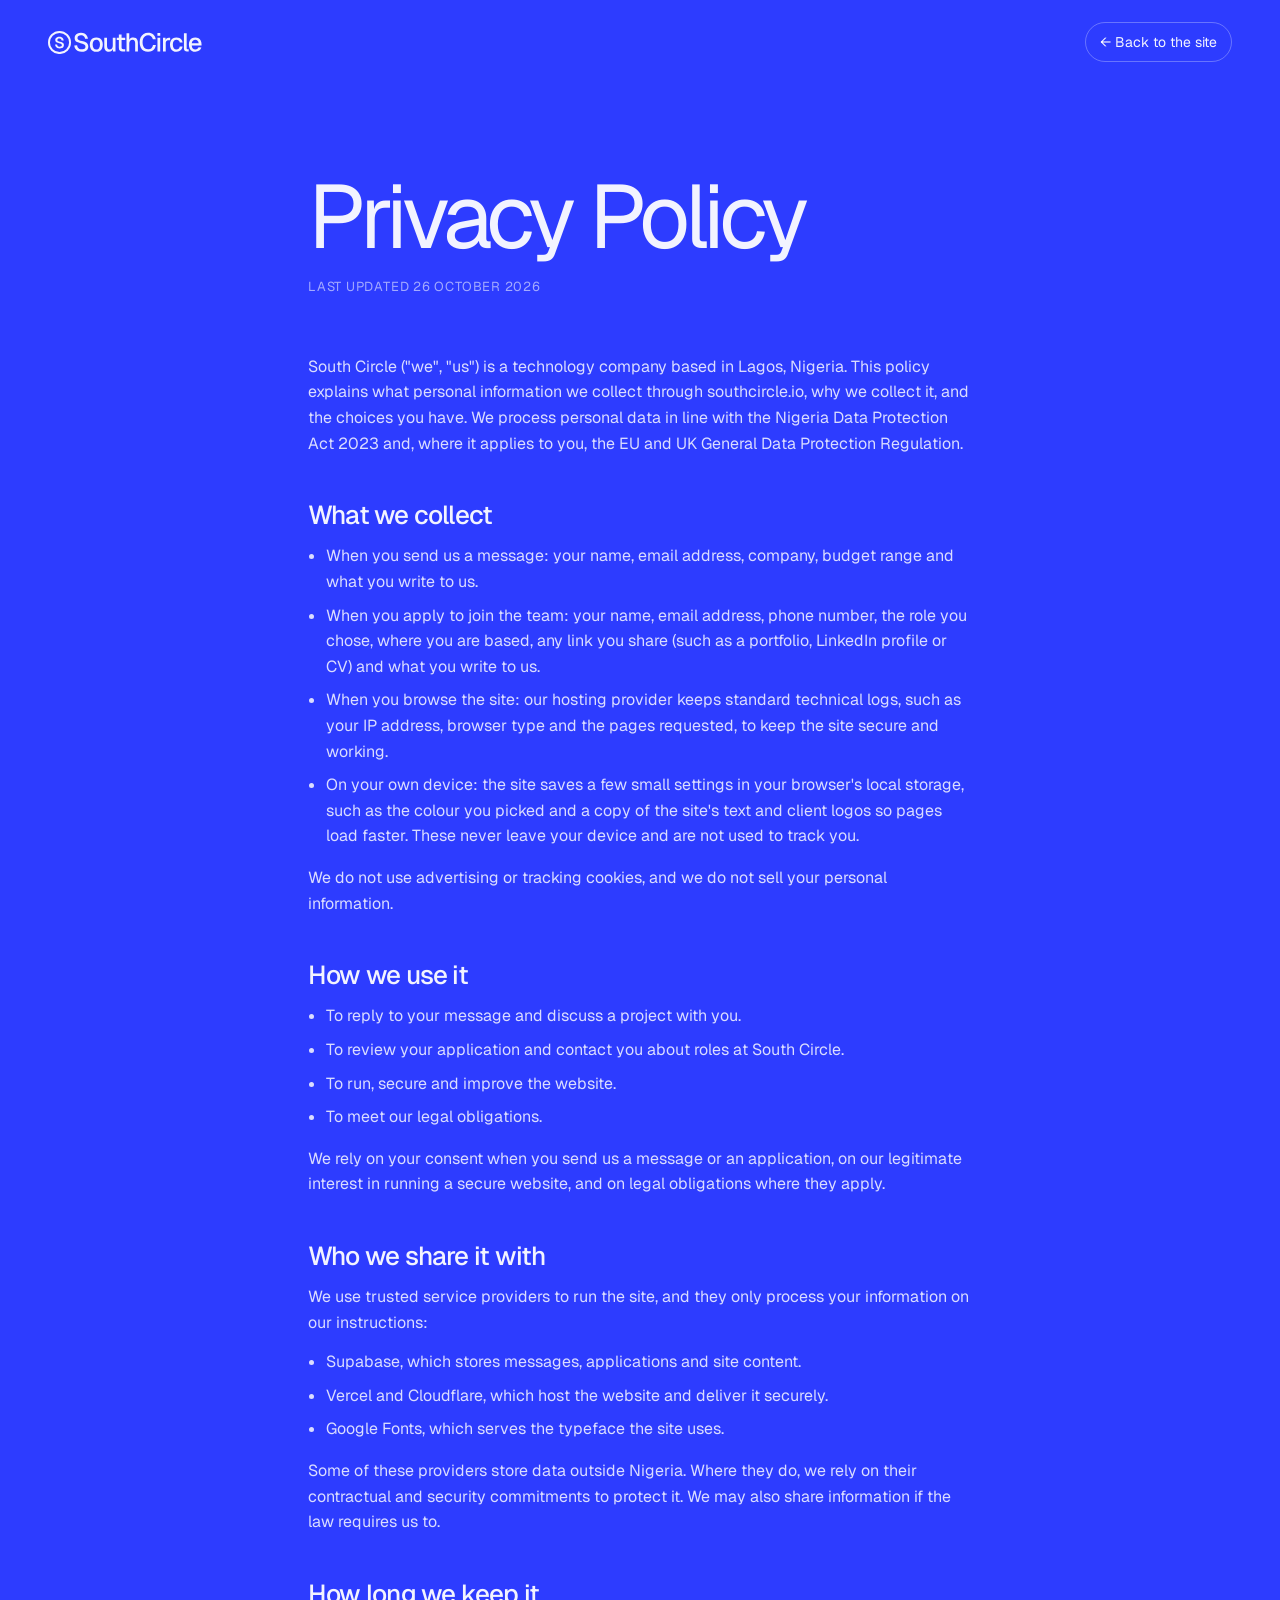
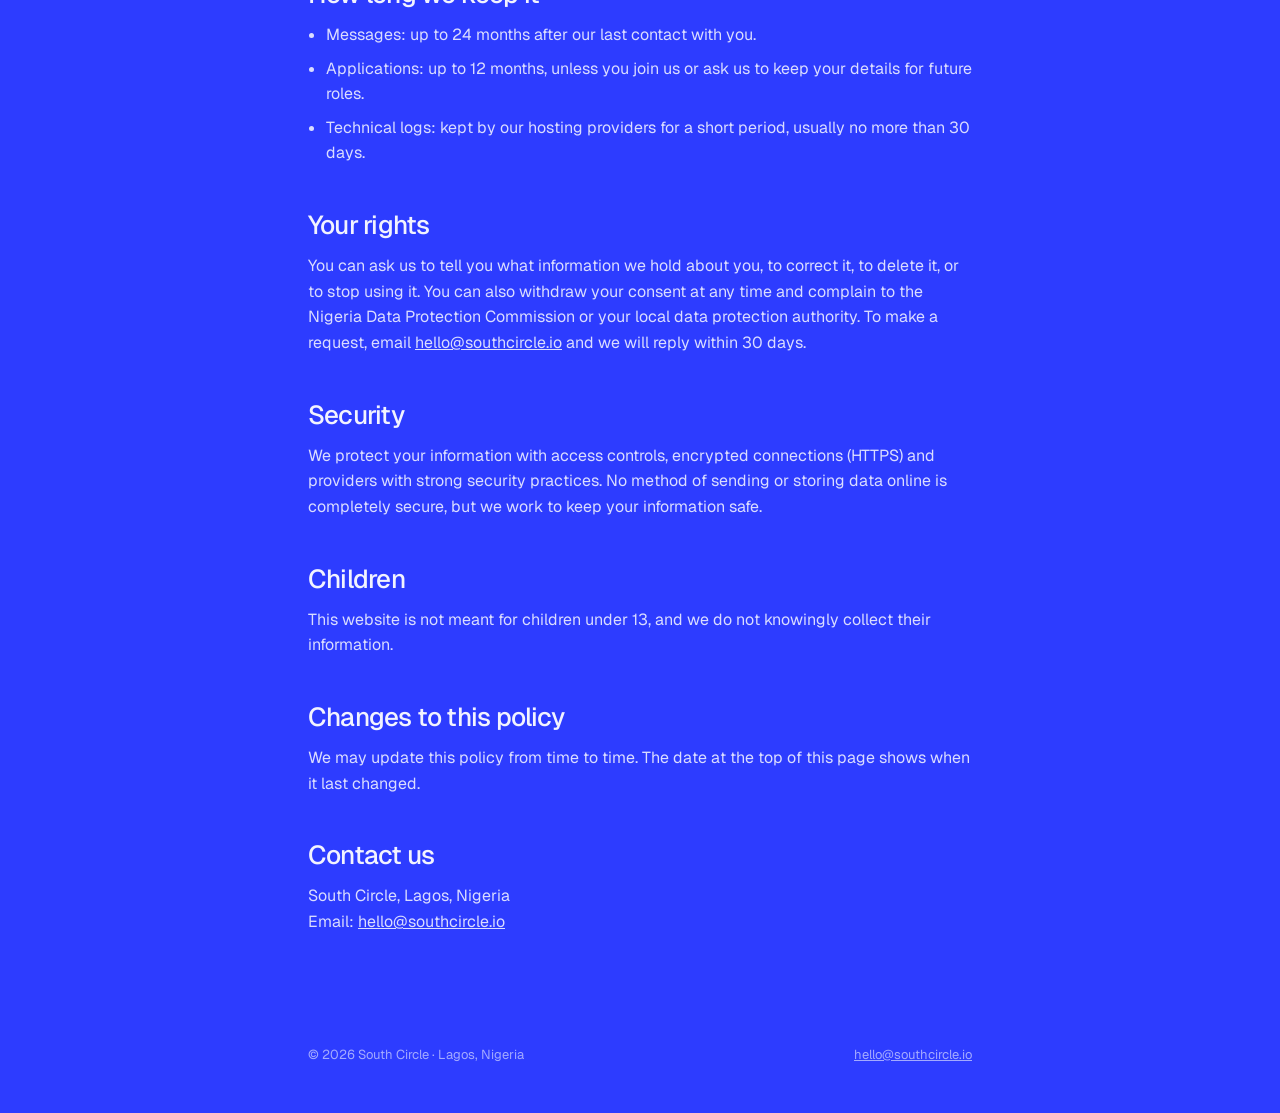
==== privacy.html @ 807b39bd "South Circle website, as live on southcircle.io Co-Authored-By: Claude Opus 5.5 <noreply@anthropic.c" ====
<!doctype html>
<html lang="en">
<head>
<meta charset="utf-8">
<meta name="viewport" content="width=device-width, initial-scale=1">
<title>Privacy Policy | South Circle</title>
<meta name="description" content="How South Circle collects, uses and protects personal information on southcircle.io: messages, job applications, your rights and how to contact us.">
<meta name="robots" content="index, follow">
<meta property="og:type" content="website">
<meta property="og:site_name" content="South Circle">
<meta property="og:title" content="Privacy Policy | South Circle">
<meta property="og:url" content="https://southcircle.io/privacy">
<meta property="og:image" content="https://southcircle.io/og.png?v=2">
<link rel="icon" href="/favicon.svg?v=4" type="image/svg+xml">
<link rel="apple-touch-icon" href="/apple-touch-icon.png?v=2">
<link rel="preconnect" href="https://fonts.googleapis.com">
<link rel="preconnect" href="https://fonts.gstatic.com" crossorigin>
<link href="https://fonts.googleapis.com/css2?family=Geist:wght@300..800&display=swap" rel="stylesheet">
<script>/* the same colour the visitor picked on the main site */
(function(){var d=document.documentElement,T={light:["#f3f1ec","#0b0b0b"],dark:["#0d0d0d","#f3f1ec"],orange:["#ff4a12","#1a0800"],green:["#1ea866","#04170d"],blue:["#2d3cff","#f2f3ff"],lime:["#57ff1a","#0a1f03"]};
try{var t=localStorage.getItem("sc-theme")||"blue",p,i;if(t=="custom"){var c=JSON.parse(localStorage.getItem("sc-custom"));p=c.v["--paper"];i=c.v["--ink"]}else{t=T[t]?t:"blue";p=T[t][0];i=T[t][1]}d.style.setProperty("--paper",p);d.style.setProperty("--ink",i)}catch(e){}})();</script>
<style>
:root{--paper:#2d3cff;--ink:#f2f3ff;--font:"Geist",ui-sans-serif,system-ui,-apple-system,"Segoe UI",sans-serif}
*{box-sizing:border-box;margin:0;padding:0}
body{font-family:var(--font);font-size:16px;line-height:1.6;background:var(--paper);color:var(--ink);-webkit-font-smoothing:antialiased}
a{color:inherit}
.top{display:flex;align-items:center;justify-content:space-between;gap:16px;padding:22px clamp(16px,4vw,48px)}
.top a.home{display:block;color:inherit}
.logo{height:clamp(20px,1.8vw,26px);width:auto;display:block}
.back{font-size:14px;text-decoration:none;border:1px solid color-mix(in srgb,var(--ink) 30%,transparent);border-radius:99px;padding:8px 14px;transition:background .2s,color .2s}
.back:hover{background:var(--ink);color:var(--paper)}
main{max-width:760px;margin:0 auto;padding:clamp(32px,7vw,96px) clamp(16px,4vw,48px) 96px}
h1{font-weight:400;font-size:clamp(44px,7vw,92px);letter-spacing:-.055em;line-height:.95}
.date{margin-top:18px;font-size:13px;letter-spacing:.06em;text-transform:uppercase;opacity:.6}
.body{margin-top:clamp(32px,5vw,56px)}
.body h2{font-weight:500;font-size:clamp(20px,2.2vw,26px);letter-spacing:-.03em;line-height:1.2;margin:44px 0 12px}
.body p{margin:0 0 14px;opacity:.88}
.body ul{margin:0 0 16px;padding-left:1.1em}
.body li{margin:0 0 8px;opacity:.88}
.body li::marker{opacity:.5}
footer{max-width:760px;margin:0 auto;padding:0 clamp(16px,4vw,48px) 48px;font-size:13px;opacity:.6;display:flex;gap:16px;flex-wrap:wrap;justify-content:space-between}
</style>
</head>
<body>
<header class="top"><a class="home" href="/" aria-label="South Circle home"><svg class="logo" role="img" aria-label="South Circle" viewBox="0 0 954 143" fill="none" xmlns="http://www.w3.org/2000/svg"><path d="M209.08 129.56C200.013 129.56 192.12 127.907 185.4 124.6C178.787 121.293 173.56 116.707 169.72 110.84C165.88 104.973 163.64 98.1468 163 90.3601L180.76 89.2401C181.507 94.5734 183.053 99.107 185.4 102.84C187.747 106.467 190.893 109.24 194.84 111.16C198.893 112.973 203.747 113.88 209.4 113.88C214.307 113.88 218.467 113.293 221.88 112.12C225.4 110.84 228.067 108.973 229.88 106.52C231.693 104.067 232.6 101.08 232.6 97.5601C232.6 94.3601 231.8 91.5334 230.2 89.0801C228.707 86.5201 225.773 84.2268 221.4 82.2001C217.133 80.0668 210.84 77.9868 202.52 75.9601C193.453 73.7201 186.2 71.2668 180.76 68.6001C175.32 65.9334 171.373 62.6268 168.92 58.6801C166.573 54.6268 165.4 49.6668 165.4 43.8001C165.4 37.2934 166.947 31.5868 170.04 26.6801C173.24 21.6668 177.773 17.7734 183.64 15.0001C189.507 12.2268 196.547 10.8401 204.76 10.8401C213.4 10.8401 220.76 12.4401 226.84 15.6401C233.027 18.8401 237.88 23.2134 241.4 28.7601C245.027 34.3068 247.267 40.6534 248.12 47.8001L230.36 48.7601C229.827 44.3868 228.493 40.5468 226.36 37.2401C224.227 33.8267 221.347 31.2134 217.72 29.4001C214.093 27.4801 209.667 26.5201 204.44 26.5201C197.827 26.5201 192.6 28.0668 188.76 31.1601C185.027 34.1467 183.16 38.1467 183.16 43.1601C183.16 46.3601 183.907 49.0801 185.4 51.3201C187 53.4534 189.773 55.3201 193.72 56.9201C197.773 58.5201 203.48 60.2268 210.84 62.0401C220.653 64.2801 228.44 67.0534 234.2 70.3601C240.067 73.5601 244.227 77.3468 246.68 81.7201C249.133 86.0934 250.36 91.0534 250.36 96.6001C250.36 103.32 248.6 109.187 245.08 114.2C241.667 119.107 236.867 122.893 230.68 125.56C224.493 128.227 217.293 129.56 209.08 129.56Z" fill="currentColor"/><path d="M299.962 128.92C291.856 128.92 284.763 127.107 278.683 123.48C272.603 119.853 267.909 114.68 264.603 107.96C261.296 101.24 259.643 93.4002 259.643 84.4402C259.643 75.3735 261.296 67.5335 264.603 60.9202C267.909 54.3069 272.603 49.1869 278.683 45.5602C284.763 41.8269 291.856 39.9602 299.962 39.9602C308.069 39.9602 315.163 41.8269 321.243 45.5602C327.323 49.1869 332.016 54.3069 335.323 60.9202C338.629 67.5335 340.283 75.3735 340.283 84.4402C340.283 93.4002 338.629 101.24 335.323 107.96C332.016 114.68 327.323 119.853 321.243 123.48C315.163 127.107 308.069 128.92 299.962 128.92ZM299.962 114.2C307.216 114.2 312.816 111.587 316.762 106.36C320.709 101.027 322.683 93.7202 322.683 84.4402C322.683 75.1602 320.709 67.9069 316.762 62.6802C312.816 57.3469 307.216 54.6802 299.962 54.6802C292.816 54.6802 287.216 57.3469 283.162 62.6802C279.216 67.9069 277.243 75.1602 277.243 84.4402C277.243 93.7202 279.216 101.027 283.162 106.36C287.216 111.587 292.816 114.2 299.962 114.2Z" fill="currentColor"/><path d="M377.423 128.92C368.889 128.92 362.062 126.093 356.943 120.44C351.929 114.68 349.423 106.733 349.423 96.6001V41.8801H366.383V92.2801C366.383 99.96 367.716 105.613 370.383 109.24C373.049 112.867 377.102 114.68 382.542 114.68C388.729 114.68 393.529 112.707 396.943 108.76C400.463 104.707 402.223 99.053 402.223 91.8001V41.8801H419.182V127H403.342L403.023 104.76L405.423 105.72C403.929 113.187 400.783 118.947 395.982 123C391.182 126.947 384.996 128.92 377.423 128.92Z" fill="currentColor"/><path d="M463.594 127C455.487 127 449.514 125.133 445.674 121.4C441.834 117.667 439.914 111.853 439.914 103.96V21.8801H456.874V102.68C456.874 106.627 457.727 109.347 459.434 110.84C461.14 112.333 463.754 113.08 467.274 113.08H479.434V127H463.594ZM426.954 55.8001V41.8801H479.434V55.8001H426.954Z" fill="currentColor"/><path d="M487.641 127V13.4001H504.601V61.0801L502.521 60.7601C503.481 55.9601 505.241 52.0668 507.801 49.0801C510.361 45.9868 513.508 43.6934 517.241 42.2001C520.975 40.7068 525.081 39.9601 529.561 39.9601C535.748 39.9601 540.975 41.3468 545.241 44.1201C549.508 46.7868 552.708 50.5734 554.841 55.4801C557.081 60.3868 558.201 65.9868 558.201 72.2801V127H541.241V76.7601C541.241 69.0801 539.908 63.4268 537.241 59.8001C534.681 56.0668 530.628 54.2001 525.081 54.2001C518.895 54.2001 513.935 56.1734 510.201 60.1201C506.468 63.9601 504.601 69.6134 504.601 77.0801V127H487.641Z" fill="currentColor"/><path d="M621.052 129.56C610.812 129.56 601.799 127.213 594.013 122.52C586.226 117.72 580.146 110.893 575.772 102.04C571.399 93.1868 569.212 82.6268 569.212 70.3601C569.212 58.2001 571.346 47.6934 575.612 38.8401C579.986 29.8801 586.066 23.0001 593.853 18.2001C601.639 13.2934 610.759 10.8401 621.212 10.8401C635.293 10.8401 646.226 14.3601 654.013 21.4001C661.799 28.4401 666.866 38.2001 669.212 50.6801L651.133 51.6401C649.639 43.8534 646.439 37.7734 641.533 33.4001C636.626 28.9201 629.853 26.6801 621.212 26.6801C614.279 26.6801 608.253 28.4401 603.133 31.9601C598.119 35.4801 594.173 40.4934 591.293 47.0001C588.519 53.5068 587.133 61.2934 587.133 70.3601C587.133 79.4268 588.519 87.2134 591.293 93.7201C594.173 100.227 598.173 105.187 603.293 108.6C608.413 112.013 614.332 113.72 621.052 113.72C630.226 113.72 637.319 111.32 642.333 106.52C647.453 101.613 650.652 94.8934 651.932 86.3601L670.013 87.3201C668.626 95.9601 665.853 103.427 661.693 109.72C657.533 116.013 652.039 120.92 645.212 124.44C638.386 127.853 630.332 129.56 621.052 129.56Z" fill="currentColor"/><path d="M679.766 127V41.8801H696.726V127H679.766ZM679.446 29.5601V12.6001H697.046V29.5601H679.446Z" fill="currentColor"/><path d="M714.11 127V41.8801H729.63L730.27 64.4401L728.83 63.9601C730.003 56.2801 732.35 50.6801 735.87 47.1601C739.497 43.6401 744.35 41.8801 750.43 41.8801H758.59V57.0801H750.43C746.163 57.0801 742.59 57.7734 739.71 59.1601C736.83 60.5468 734.643 62.6801 733.15 65.5601C731.763 68.4401 731.07 72.1734 731.07 76.7601V127H714.11Z" fill="currentColor"/><path d="M797.713 128.92C789.606 128.92 782.513 127.107 776.432 123.48C770.352 119.853 765.659 114.68 762.352 107.96C759.046 101.24 757.393 93.4002 757.393 84.4402C757.393 75.4802 759.046 67.6935 762.352 61.0802C765.659 54.3602 770.352 49.1869 776.432 45.5602C782.513 41.8269 789.606 39.9602 797.713 39.9602C804.646 39.9602 810.779 41.1869 816.112 43.6402C821.552 45.9869 825.926 49.4535 829.232 54.0402C832.646 58.6269 834.832 64.2269 835.792 70.8402L818.033 71.8002C817.179 66.2535 814.939 62.0402 811.312 59.1602C807.686 56.1735 803.153 54.6802 797.713 54.6802C790.566 54.6802 784.966 57.3469 780.912 62.6802C776.966 67.9069 774.992 75.1602 774.992 84.4402C774.992 93.7202 776.966 101.027 780.912 106.36C784.966 111.587 790.566 114.2 797.713 114.2C803.153 114.2 807.686 112.707 811.312 109.72C814.939 106.627 817.179 101.987 818.033 95.8002L835.792 96.7602C834.832 103.267 832.646 108.92 829.232 113.72C825.926 118.52 821.552 122.253 816.112 124.92C810.779 127.587 804.646 128.92 797.713 128.92Z" fill="currentColor"/><path d="M862.607 127C857.061 127 852.581 125.56 849.167 122.68C845.754 119.8 844.047 115.213 844.047 108.92V13.4001H861.008V107.32C861.008 109.24 861.487 110.68 862.448 111.64C863.514 112.6 865.008 113.08 866.927 113.08H873.648V127H862.607Z" fill="currentColor"/><path d="M915.15 128.92C906.83 128.92 899.63 127.107 893.55 123.48C887.577 119.853 882.937 114.68 879.63 107.96C876.43 101.24 874.83 93.4002 874.83 84.4402C874.83 75.4802 876.43 67.6935 879.63 61.0802C882.937 54.3602 887.577 49.1869 893.55 45.5602C899.523 41.8269 906.563 39.9602 914.67 39.9602C922.35 39.9602 929.123 41.7735 934.99 45.4002C940.857 48.9202 945.39 54.0402 948.59 60.7602C951.897 67.4802 953.55 75.5869 953.55 85.0802V89.4002H892.43C892.857 97.7202 895.043 103.96 898.99 108.12C903.043 112.28 908.483 114.36 915.31 114.36C920.323 114.36 924.483 113.187 927.79 110.84C931.097 108.493 933.39 105.347 934.67 101.4L952.27 102.52C950.03 110.413 945.603 116.813 938.99 121.72C932.483 126.52 924.537 128.92 915.15 128.92ZM892.43 76.6002H935.63C935.097 69.0269 932.91 63.4269 929.07 59.8002C925.337 56.1735 920.537 54.3602 914.67 54.3602C908.59 54.3602 903.577 56.2802 899.63 60.1202C895.79 63.8535 893.39 69.3468 892.43 76.6002Z" fill="currentColor"/><path d="M71.5 6C107.675 6 137 35.3253 137 71.5C137 107.675 107.675 137 71.5 137C35.3253 137 6 107.675 6 71.5C6 35.3253 35.3253 6 71.5 6Z" stroke-width="12" stroke="currentColor"/><path d="M72.6545 108.258C66.8935 108.258 61.9185 107.243 57.7285 105.214C53.5385 103.184 50.2325 100.369 47.8105 96.7687C45.4535 93.1026 44.0785 88.8474 43.6865 84.003L56.6486 83.2174C57.0406 86.2288 57.8925 88.7819 59.2015 90.8768C60.5765 92.9717 62.3765 94.5756 64.6025 95.6885C66.8935 96.7359 69.6425 97.2596 72.8505 97.2596C75.6005 97.2596 77.9245 96.9323 79.8225 96.2777C81.7865 95.5575 83.2595 94.5428 84.2415 93.2335C85.2895 91.8588 85.8126 90.1894 85.8126 88.2255C85.8126 86.4579 85.3876 84.8868 84.5366 83.512C83.6856 82.0718 82.0485 80.7952 79.6265 79.6823C77.2045 78.5039 73.6035 77.3583 68.8245 76.2454C63.0635 74.9361 58.4485 73.4631 54.9785 71.8265C51.5095 70.1244 48.9885 68.0295 47.4175 65.5419C45.8465 62.9887 45.0605 59.8137 45.0605 56.0167C45.0605 51.9579 46.0755 48.3901 48.1055 45.3132C50.1345 42.1709 53.0145 39.7487 56.7465 38.0466C60.4775 36.279 64.9625 35.3953 70.1995 35.3953C75.7635 35.3953 80.4775 36.41 84.3395 38.4394C88.2025 40.4033 91.2465 43.1201 93.4725 46.5898C95.6985 50.0594 97.0726 54.0528 97.5966 58.5699L84.7325 59.159C84.4055 56.6059 83.6195 54.3801 82.3755 52.4816C81.1975 50.5831 79.5606 49.1102 77.4666 48.0627C75.4366 46.9498 72.9485 46.3934 70.0035 46.3934C66.3365 46.3934 63.4235 47.2444 61.2635 48.9465C59.1685 50.5831 58.1215 52.7762 58.1215 55.5257C58.1215 57.4242 58.5465 58.9954 59.3975 60.2392C60.3145 61.483 61.9185 62.5632 64.2095 63.4797C66.5005 64.3308 69.7085 65.2473 73.8325 66.2293C80.0515 67.5386 84.9945 69.2079 88.6605 71.2373C92.3265 73.2667 94.9455 75.6235 96.5165 78.3075C98.0875 80.9916 98.8735 84.0685 98.8735 87.5381C98.8735 91.7933 97.7925 95.4921 95.6325 98.6344C93.4725 101.711 90.4286 104.101 86.5005 105.803C82.5725 107.439 77.9575 108.258 72.6545 108.258Z" fill="currentColor"/></svg></a><a class="back" href="/">← Back to the site</a></header>
<main>
  <h1>Privacy Policy</h1>
  <p class="date" id="date"></p>
  <div class="body" id="body"><noscript><p>Please turn on JavaScript to read this policy, or email hello@southcircle.io for a copy.</p></noscript></div>
</main>
<footer><span>© <span id="yr">2026</span> South Circle · Lagos, Nigeria</span><a href="mailto:hello@southcircle.io">hello@southcircle.io</a></footer>
<script src="/privacy.js"></script>
<script>
/* the policy text: the version saved in the admin if there is one, otherwise the standard one */
(function(){
  var SB_URL="https://yjunyikzjnvffpzkcduz.supabase.co",SB_KEY="sb_publishable_9vTENY-4Qajb5zaDcqI6FQ_QTrCmM5M";
  var esc=function(v){return String(v==null?"":v).replace(/[&<>"']/g,function(c){return{"&":"&amp;","<":"&lt;",">":"&gt;",'"':"&quot;","'":"&#39;"}[c]})};
  var link=function(t){return t.replace(/([\w.+-]+@[\w-]+\.[\w.-]+)/g,'<a href="mailto:$1">$1</a>').replace(/(https?:\/\/[^\s<]+)/g,'<a href="$1" rel="noopener">$1</a>')};
  function render(text,updated){
    var html=String(text||"").replace(/\r/g,"").split(/\n\s*\n/).map(function(block){
      var lines=block.split("\n").filter(function(l){return l.trim()}),out="",list=[],para=[];
      var flush=function(){if(list.length){out+="<ul>"+list.map(function(l){return"<li>"+link(esc(l))+"</li>"}).join("")+"</ul>";list=[]}if(para.length){out+="<p>"+para.map(function(l){return link(esc(l))}).join("<br>")+"</p>";para=[]}};
      lines.forEach(function(l){l=l.trim();if(/^##\s+/.test(l)){flush();out+="<h2>"+esc(l.replace(/^##\s+/,""))+"</h2>"}else if(/^[-•]\s+/.test(l)){if(para.length)flush();list.push(l.replace(/^[-•]\s+/,""))}else{if(list.length)flush();para.push(l)}});
      flush();return out}).join("");
    document.getElementById("body").innerHTML=html;
    var d=new Date((updated||window.SC_PRIVACY_UPDATED)+"T12:00:00");
    document.getElementById("date").textContent="Last updated "+d.toLocaleDateString("en-GB",{day:"numeric",month:"long",year:"numeric"});
  }
  document.getElementById("yr").textContent=new Date().getFullYear();
  render(window.SC_PRIVACY_DEFAULT,window.SC_PRIVACY_UPDATED);
  fetch(SB_URL+"/rest/v1/sc_settings?key=eq.privacy&select=value",{headers:{apikey:SB_KEY}}).then(function(r){return r.ok?r.json():[]}).then(function(rows){
    if(!rows[0])return;var v=JSON.parse(rows[0].value);if(v&&v.text&&v.text.trim())render(v.text,v.updated);
  }).catch(function(){});
})();
</script>
</body>
</html>
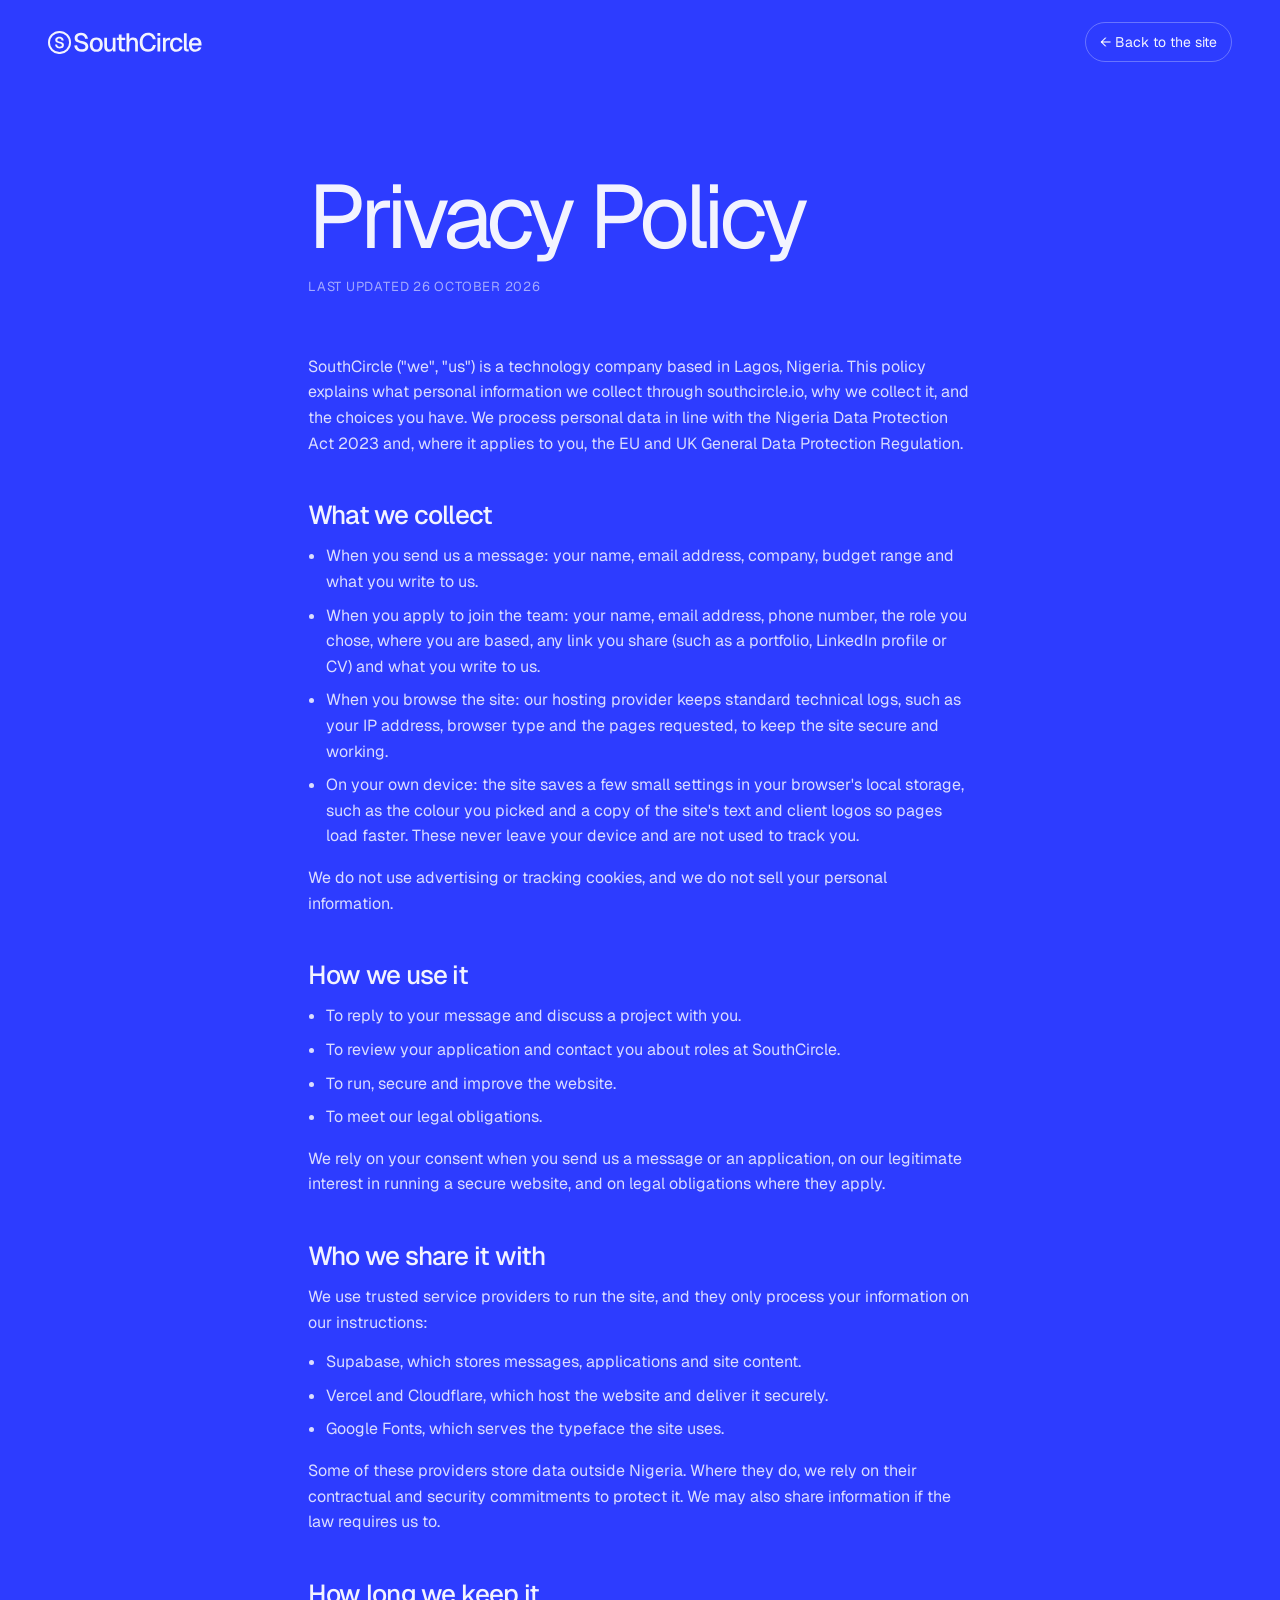
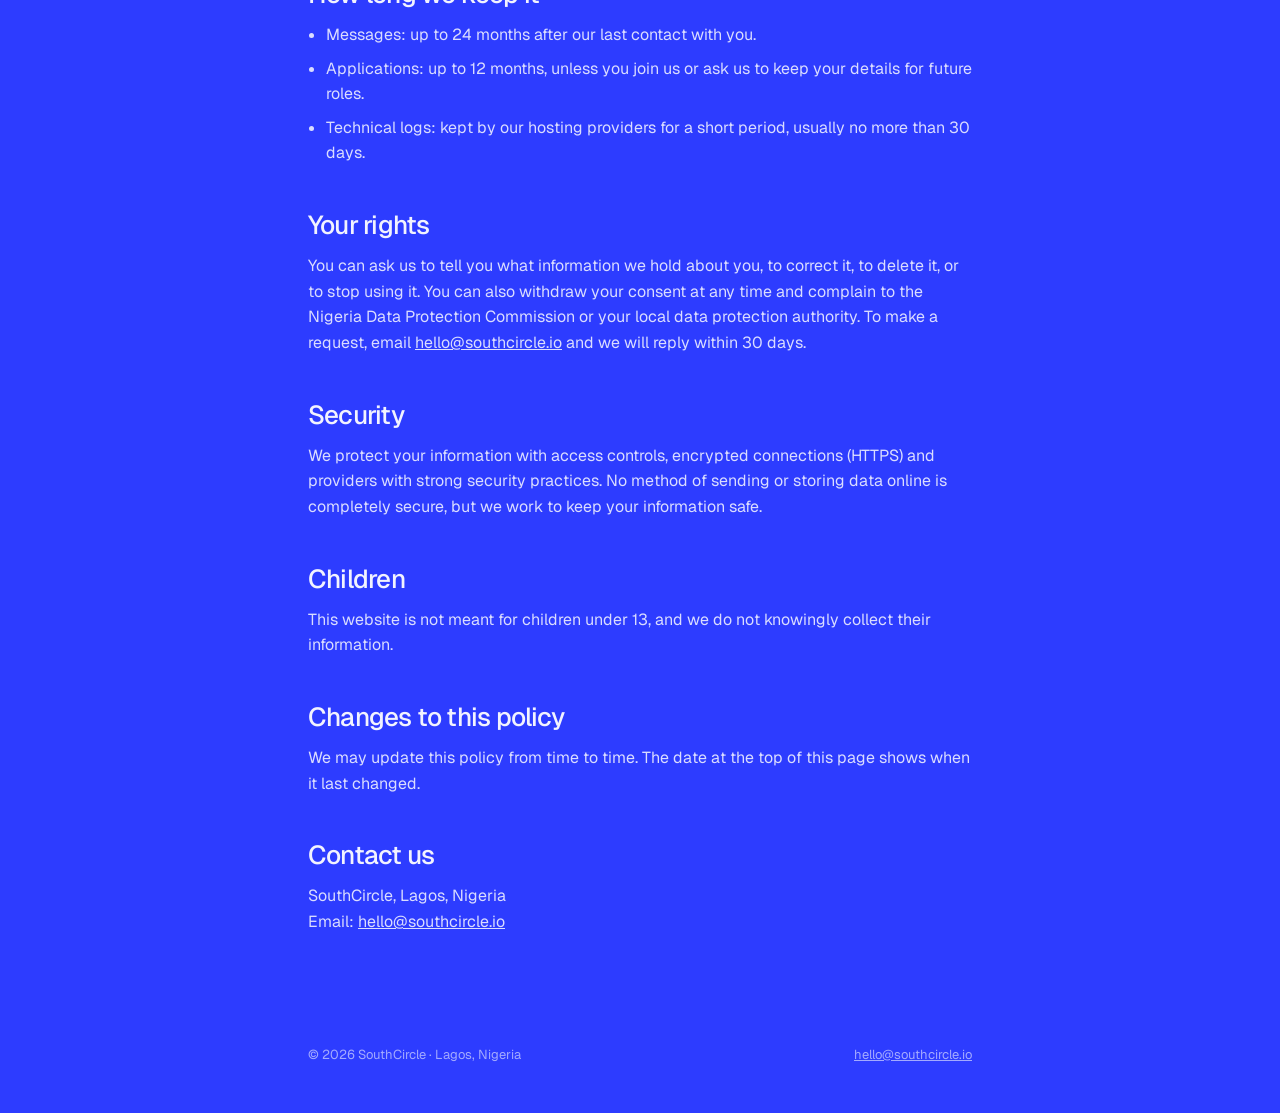
==== commit c2de67bf: "Use the name SouthCircle everywhere and add PNG/ICO icons for search results Co-Authored-By: Claude " ====
--- a/privacy.html
+++ b/privacy.html
@@ -3,15 +3,22 @@
 <head>
 <meta charset="utf-8">
 <meta name="viewport" content="width=device-width, initial-scale=1">
-<title>Privacy Policy | South Circle</title>
-<meta name="description" content="How South Circle collects, uses and protects personal information on southcircle.io: messages, job applications, your rights and how to contact us.">
+<title>Privacy Policy | SouthCircle</title>
+<meta name="description" content="How SouthCircle collects, uses and protects personal information on southcircle.io: messages, job applications, your rights and how to contact us.">
 <meta name="robots" content="index, follow">
 <meta property="og:type" content="website">
-<meta property="og:site_name" content="South Circle">
-<meta property="og:title" content="Privacy Policy | South Circle">
+<meta property="og:site_name" content="SouthCircle">
+<meta property="og:title" content="Privacy Policy | SouthCircle">
 <meta property="og:url" content="https://southcircle.io/privacy">
-<meta property="og:image" content="https://southcircle.io/og.png?v=2">
+<meta property="og:image" content="https://southcircle.io/og.jpg?v=3">
+<meta property="og:image:width" content="1200">
+<meta property="og:image:height" content="630">
+<meta name="twitter:card" content="summary_large_image">
+<link rel="icon" href="/favicon.ico" sizes="48x48">
 <link rel="icon" href="/favicon.svg?v=4" type="image/svg+xml">
+<link rel="icon" href="/icon-192.png" type="image/png" sizes="192x192">
+<meta name="application-name" content="SouthCircle">
+<meta name="apple-mobile-web-app-title" content="SouthCircle">
 <link rel="apple-touch-icon" href="/apple-touch-icon.png?v=2">
 <link rel="preconnect" href="https://fonts.googleapis.com">
 <link rel="preconnect" href="https://fonts.gstatic.com" crossorigin>
@@ -42,13 +49,13 @@
 </style>
 </head>
 <body>
-<header class="top"><a class="home" href="/" aria-label="South Circle home"><svg class="logo" role="img" aria-label="South Circle" viewBox="0 0 954 143" fill="none" xmlns="http://www.w3.org/2000/svg"><path d="M209.08 129.56C200.013 129.56 192.12 127.907 185.4 124.6C178.787 121.293 173.56 116.707 169.72 110.84C165.88 104.973 163.64 98.1468 163 90.3601L180.76 89.2401C181.507 94.5734 183.053 99.107 185.4 102.84C187.747 106.467 190.893 109.24 194.84 111.16C198.893 112.973 203.747 113.88 209.4 113.88C214.307 113.88 218.467 113.293 221.88 112.12C225.4 110.84 228.067 108.973 229.88 106.52C231.693 104.067 232.6 101.08 232.6 97.5601C232.6 94.3601 231.8 91.5334 230.2 89.0801C228.707 86.5201 225.773 84.2268 221.4 82.2001C217.133 80.0668 210.84 77.9868 202.52 75.9601C193.453 73.7201 186.2 71.2668 180.76 68.6001C175.32 65.9334 171.373 62.6268 168.92 58.6801C166.573 54.6268 165.4 49.6668 165.4 43.8001C165.4 37.2934 166.947 31.5868 170.04 26.6801C173.24 21.6668 177.773 17.7734 183.64 15.0001C189.507 12.2268 196.547 10.8401 204.76 10.8401C213.4 10.8401 220.76 12.4401 226.84 15.6401C233.027 18.8401 237.88 23.2134 241.4 28.7601C245.027 34.3068 247.267 40.6534 248.12 47.8001L230.36 48.7601C229.827 44.3868 228.493 40.5468 226.36 37.2401C224.227 33.8267 221.347 31.2134 217.72 29.4001C214.093 27.4801 209.667 26.5201 204.44 26.5201C197.827 26.5201 192.6 28.0668 188.76 31.1601C185.027 34.1467 183.16 38.1467 183.16 43.1601C183.16 46.3601 183.907 49.0801 185.4 51.3201C187 53.4534 189.773 55.3201 193.72 56.9201C197.773 58.5201 203.48 60.2268 210.84 62.0401C220.653 64.2801 228.44 67.0534 234.2 70.3601C240.067 73.5601 244.227 77.3468 246.68 81.7201C249.133 86.0934 250.36 91.0534 250.36 96.6001C250.36 103.32 248.6 109.187 245.08 114.2C241.667 119.107 236.867 122.893 230.68 125.56C224.493 128.227 217.293 129.56 209.08 129.56Z" fill="currentColor"/><path d="M299.962 128.92C291.856 128.92 284.763 127.107 278.683 123.48C272.603 119.853 267.909 114.68 264.603 107.96C261.296 101.24 259.643 93.4002 259.643 84.4402C259.643 75.3735 261.296 67.5335 264.603 60.9202C267.909 54.3069 272.603 49.1869 278.683 45.5602C284.763 41.8269 291.856 39.9602 299.962 39.9602C308.069 39.9602 315.163 41.8269 321.243 45.5602C327.323 49.1869 332.016 54.3069 335.323 60.9202C338.629 67.5335 340.283 75.3735 340.283 84.4402C340.283 93.4002 338.629 101.24 335.323 107.96C332.016 114.68 327.323 119.853 321.243 123.48C315.163 127.107 308.069 128.92 299.962 128.92ZM299.962 114.2C307.216 114.2 312.816 111.587 316.762 106.36C320.709 101.027 322.683 93.7202 322.683 84.4402C322.683 75.1602 320.709 67.9069 316.762 62.6802C312.816 57.3469 307.216 54.6802 299.962 54.6802C292.816 54.6802 287.216 57.3469 283.162 62.6802C279.216 67.9069 277.243 75.1602 277.243 84.4402C277.243 93.7202 279.216 101.027 283.162 106.36C287.216 111.587 292.816 114.2 299.962 114.2Z" fill="currentColor"/><path d="M377.423 128.92C368.889 128.92 362.062 126.093 356.943 120.44C351.929 114.68 349.423 106.733 349.423 96.6001V41.8801H366.383V92.2801C366.383 99.96 367.716 105.613 370.383 109.24C373.049 112.867 377.102 114.68 382.542 114.68C388.729 114.68 393.529 112.707 396.943 108.76C400.463 104.707 402.223 99.053 402.223 91.8001V41.8801H419.182V127H403.342L403.023 104.76L405.423 105.72C403.929 113.187 400.783 118.947 395.982 123C391.182 126.947 384.996 128.92 377.423 128.92Z" fill="currentColor"/><path d="M463.594 127C455.487 127 449.514 125.133 445.674 121.4C441.834 117.667 439.914 111.853 439.914 103.96V21.8801H456.874V102.68C456.874 106.627 457.727 109.347 459.434 110.84C461.14 112.333 463.754 113.08 467.274 113.08H479.434V127H463.594ZM426.954 55.8001V41.8801H479.434V55.8001H426.954Z" fill="currentColor"/><path d="M487.641 127V13.4001H504.601V61.0801L502.521 60.7601C503.481 55.9601 505.241 52.0668 507.801 49.0801C510.361 45.9868 513.508 43.6934 517.241 42.2001C520.975 40.7068 525.081 39.9601 529.561 39.9601C535.748 39.9601 540.975 41.3468 545.241 44.1201C549.508 46.7868 552.708 50.5734 554.841 55.4801C557.081 60.3868 558.201 65.9868 558.201 72.2801V127H541.241V76.7601C541.241 69.0801 539.908 63.4268 537.241 59.8001C534.681 56.0668 530.628 54.2001 525.081 54.2001C518.895 54.2001 513.935 56.1734 510.201 60.1201C506.468 63.9601 504.601 69.6134 504.601 77.0801V127H487.641Z" fill="currentColor"/><path d="M621.052 129.56C610.812 129.56 601.799 127.213 594.013 122.52C586.226 117.72 580.146 110.893 575.772 102.04C571.399 93.1868 569.212 82.6268 569.212 70.3601C569.212 58.2001 571.346 47.6934 575.612 38.8401C579.986 29.8801 586.066 23.0001 593.853 18.2001C601.639 13.2934 610.759 10.8401 621.212 10.8401C635.293 10.8401 646.226 14.3601 654.013 21.4001C661.799 28.4401 666.866 38.2001 669.212 50.6801L651.133 51.6401C649.639 43.8534 646.439 37.7734 641.533 33.4001C636.626 28.9201 629.853 26.6801 621.212 26.6801C614.279 26.6801 608.253 28.4401 603.133 31.9601C598.119 35.4801 594.173 40.4934 591.293 47.0001C588.519 53.5068 587.133 61.2934 587.133 70.3601C587.133 79.4268 588.519 87.2134 591.293 93.7201C594.173 100.227 598.173 105.187 603.293 108.6C608.413 112.013 614.332 113.72 621.052 113.72C630.226 113.72 637.319 111.32 642.333 106.52C647.453 101.613 650.652 94.8934 651.932 86.3601L670.013 87.3201C668.626 95.9601 665.853 103.427 661.693 109.72C657.533 116.013 652.039 120.92 645.212 124.44C638.386 127.853 630.332 129.56 621.052 129.56Z" fill="currentColor"/><path d="M679.766 127V41.8801H696.726V127H679.766ZM679.446 29.5601V12.6001H697.046V29.5601H679.446Z" fill="currentColor"/><path d="M714.11 127V41.8801H729.63L730.27 64.4401L728.83 63.9601C730.003 56.2801 732.35 50.6801 735.87 47.1601C739.497 43.6401 744.35 41.8801 750.43 41.8801H758.59V57.0801H750.43C746.163 57.0801 742.59 57.7734 739.71 59.1601C736.83 60.5468 734.643 62.6801 733.15 65.5601C731.763 68.4401 731.07 72.1734 731.07 76.7601V127H714.11Z" fill="currentColor"/><path d="M797.713 128.92C789.606 128.92 782.513 127.107 776.432 123.48C770.352 119.853 765.659 114.68 762.352 107.96C759.046 101.24 757.393 93.4002 757.393 84.4402C757.393 75.4802 759.046 67.6935 762.352 61.0802C765.659 54.3602 770.352 49.1869 776.432 45.5602C782.513 41.8269 789.606 39.9602 797.713 39.9602C804.646 39.9602 810.779 41.1869 816.112 43.6402C821.552 45.9869 825.926 49.4535 829.232 54.0402C832.646 58.6269 834.832 64.2269 835.792 70.8402L818.033 71.8002C817.179 66.2535 814.939 62.0402 811.312 59.1602C807.686 56.1735 803.153 54.6802 797.713 54.6802C790.566 54.6802 784.966 57.3469 780.912 62.6802C776.966 67.9069 774.992 75.1602 774.992 84.4402C774.992 93.7202 776.966 101.027 780.912 106.36C784.966 111.587 790.566 114.2 797.713 114.2C803.153 114.2 807.686 112.707 811.312 109.72C814.939 106.627 817.179 101.987 818.033 95.8002L835.792 96.7602C834.832 103.267 832.646 108.92 829.232 113.72C825.926 118.52 821.552 122.253 816.112 124.92C810.779 127.587 804.646 128.92 797.713 128.92Z" fill="currentColor"/><path d="M862.607 127C857.061 127 852.581 125.56 849.167 122.68C845.754 119.8 844.047 115.213 844.047 108.92V13.4001H861.008V107.32C861.008 109.24 861.487 110.68 862.448 111.64C863.514 112.6 865.008 113.08 866.927 113.08H873.648V127H862.607Z" fill="currentColor"/><path d="M915.15 128.92C906.83 128.92 899.63 127.107 893.55 123.48C887.577 119.853 882.937 114.68 879.63 107.96C876.43 101.24 874.83 93.4002 874.83 84.4402C874.83 75.4802 876.43 67.6935 879.63 61.0802C882.937 54.3602 887.577 49.1869 893.55 45.5602C899.523 41.8269 906.563 39.9602 914.67 39.9602C922.35 39.9602 929.123 41.7735 934.99 45.4002C940.857 48.9202 945.39 54.0402 948.59 60.7602C951.897 67.4802 953.55 75.5869 953.55 85.0802V89.4002H892.43C892.857 97.7202 895.043 103.96 898.99 108.12C903.043 112.28 908.483 114.36 915.31 114.36C920.323 114.36 924.483 113.187 927.79 110.84C931.097 108.493 933.39 105.347 934.67 101.4L952.27 102.52C950.03 110.413 945.603 116.813 938.99 121.72C932.483 126.52 924.537 128.92 915.15 128.92ZM892.43 76.6002H935.63C935.097 69.0269 932.91 63.4269 929.07 59.8002C925.337 56.1735 920.537 54.3602 914.67 54.3602C908.59 54.3602 903.577 56.2802 899.63 60.1202C895.79 63.8535 893.39 69.3468 892.43 76.6002Z" fill="currentColor"/><path d="M71.5 6C107.675 6 137 35.3253 137 71.5C137 107.675 107.675 137 71.5 137C35.3253 137 6 107.675 6 71.5C6 35.3253 35.3253 6 71.5 6Z" stroke-width="12" stroke="currentColor"/><path d="M72.6545 108.258C66.8935 108.258 61.9185 107.243 57.7285 105.214C53.5385 103.184 50.2325 100.369 47.8105 96.7687C45.4535 93.1026 44.0785 88.8474 43.6865 84.003L56.6486 83.2174C57.0406 86.2288 57.8925 88.7819 59.2015 90.8768C60.5765 92.9717 62.3765 94.5756 64.6025 95.6885C66.8935 96.7359 69.6425 97.2596 72.8505 97.2596C75.6005 97.2596 77.9245 96.9323 79.8225 96.2777C81.7865 95.5575 83.2595 94.5428 84.2415 93.2335C85.2895 91.8588 85.8126 90.1894 85.8126 88.2255C85.8126 86.4579 85.3876 84.8868 84.5366 83.512C83.6856 82.0718 82.0485 80.7952 79.6265 79.6823C77.2045 78.5039 73.6035 77.3583 68.8245 76.2454C63.0635 74.9361 58.4485 73.4631 54.9785 71.8265C51.5095 70.1244 48.9885 68.0295 47.4175 65.5419C45.8465 62.9887 45.0605 59.8137 45.0605 56.0167C45.0605 51.9579 46.0755 48.3901 48.1055 45.3132C50.1345 42.1709 53.0145 39.7487 56.7465 38.0466C60.4775 36.279 64.9625 35.3953 70.1995 35.3953C75.7635 35.3953 80.4775 36.41 84.3395 38.4394C88.2025 40.4033 91.2465 43.1201 93.4725 46.5898C95.6985 50.0594 97.0726 54.0528 97.5966 58.5699L84.7325 59.159C84.4055 56.6059 83.6195 54.3801 82.3755 52.4816C81.1975 50.5831 79.5606 49.1102 77.4666 48.0627C75.4366 46.9498 72.9485 46.3934 70.0035 46.3934C66.3365 46.3934 63.4235 47.2444 61.2635 48.9465C59.1685 50.5831 58.1215 52.7762 58.1215 55.5257C58.1215 57.4242 58.5465 58.9954 59.3975 60.2392C60.3145 61.483 61.9185 62.5632 64.2095 63.4797C66.5005 64.3308 69.7085 65.2473 73.8325 66.2293C80.0515 67.5386 84.9945 69.2079 88.6605 71.2373C92.3265 73.2667 94.9455 75.6235 96.5165 78.3075C98.0875 80.9916 98.8735 84.0685 98.8735 87.5381C98.8735 91.7933 97.7925 95.4921 95.6325 98.6344C93.4725 101.711 90.4286 104.101 86.5005 105.803C82.5725 107.439 77.9575 108.258 72.6545 108.258Z" fill="currentColor"/></svg></a><a class="back" href="/">← Back to the site</a></header>
+<header class="top"><a class="home" href="/" aria-label="SouthCircle home"><svg class="logo" role="img" aria-label="SouthCircle" viewBox="0 0 954 143" fill="none" xmlns="http://www.w3.org/2000/svg"><path d="M209.08 129.56C200.013 129.56 192.12 127.907 185.4 124.6C178.787 121.293 173.56 116.707 169.72 110.84C165.88 104.973 163.64 98.1468 163 90.3601L180.76 89.2401C181.507 94.5734 183.053 99.107 185.4 102.84C187.747 106.467 190.893 109.24 194.84 111.16C198.893 112.973 203.747 113.88 209.4 113.88C214.307 113.88 218.467 113.293 221.88 112.12C225.4 110.84 228.067 108.973 229.88 106.52C231.693 104.067 232.6 101.08 232.6 97.5601C232.6 94.3601 231.8 91.5334 230.2 89.0801C228.707 86.5201 225.773 84.2268 221.4 82.2001C217.133 80.0668 210.84 77.9868 202.52 75.9601C193.453 73.7201 186.2 71.2668 180.76 68.6001C175.32 65.9334 171.373 62.6268 168.92 58.6801C166.573 54.6268 165.4 49.6668 165.4 43.8001C165.4 37.2934 166.947 31.5868 170.04 26.6801C173.24 21.6668 177.773 17.7734 183.64 15.0001C189.507 12.2268 196.547 10.8401 204.76 10.8401C213.4 10.8401 220.76 12.4401 226.84 15.6401C233.027 18.8401 237.88 23.2134 241.4 28.7601C245.027 34.3068 247.267 40.6534 248.12 47.8001L230.36 48.7601C229.827 44.3868 228.493 40.5468 226.36 37.2401C224.227 33.8267 221.347 31.2134 217.72 29.4001C214.093 27.4801 209.667 26.5201 204.44 26.5201C197.827 26.5201 192.6 28.0668 188.76 31.1601C185.027 34.1467 183.16 38.1467 183.16 43.1601C183.16 46.3601 183.907 49.0801 185.4 51.3201C187 53.4534 189.773 55.3201 193.72 56.9201C197.773 58.5201 203.48 60.2268 210.84 62.0401C220.653 64.2801 228.44 67.0534 234.2 70.3601C240.067 73.5601 244.227 77.3468 246.68 81.7201C249.133 86.0934 250.36 91.0534 250.36 96.6001C250.36 103.32 248.6 109.187 245.08 114.2C241.667 119.107 236.867 122.893 230.68 125.56C224.493 128.227 217.293 129.56 209.08 129.56Z" fill="currentColor"/><path d="M299.962 128.92C291.856 128.92 284.763 127.107 278.683 123.48C272.603 119.853 267.909 114.68 264.603 107.96C261.296 101.24 259.643 93.4002 259.643 84.4402C259.643 75.3735 261.296 67.5335 264.603 60.9202C267.909 54.3069 272.603 49.1869 278.683 45.5602C284.763 41.8269 291.856 39.9602 299.962 39.9602C308.069 39.9602 315.163 41.8269 321.243 45.5602C327.323 49.1869 332.016 54.3069 335.323 60.9202C338.629 67.5335 340.283 75.3735 340.283 84.4402C340.283 93.4002 338.629 101.24 335.323 107.96C332.016 114.68 327.323 119.853 321.243 123.48C315.163 127.107 308.069 128.92 299.962 128.92ZM299.962 114.2C307.216 114.2 312.816 111.587 316.762 106.36C320.709 101.027 322.683 93.7202 322.683 84.4402C322.683 75.1602 320.709 67.9069 316.762 62.6802C312.816 57.3469 307.216 54.6802 299.962 54.6802C292.816 54.6802 287.216 57.3469 283.162 62.6802C279.216 67.9069 277.243 75.1602 277.243 84.4402C277.243 93.7202 279.216 101.027 283.162 106.36C287.216 111.587 292.816 114.2 299.962 114.2Z" fill="currentColor"/><path d="M377.423 128.92C368.889 128.92 362.062 126.093 356.943 120.44C351.929 114.68 349.423 106.733 349.423 96.6001V41.8801H366.383V92.2801C366.383 99.96 367.716 105.613 370.383 109.24C373.049 112.867 377.102 114.68 382.542 114.68C388.729 114.68 393.529 112.707 396.943 108.76C400.463 104.707 402.223 99.053 402.223 91.8001V41.8801H419.182V127H403.342L403.023 104.76L405.423 105.72C403.929 113.187 400.783 118.947 395.982 123C391.182 126.947 384.996 128.92 377.423 128.92Z" fill="currentColor"/><path d="M463.594 127C455.487 127 449.514 125.133 445.674 121.4C441.834 117.667 439.914 111.853 439.914 103.96V21.8801H456.874V102.68C456.874 106.627 457.727 109.347 459.434 110.84C461.14 112.333 463.754 113.08 467.274 113.08H479.434V127H463.594ZM426.954 55.8001V41.8801H479.434V55.8001H426.954Z" fill="currentColor"/><path d="M487.641 127V13.4001H504.601V61.0801L502.521 60.7601C503.481 55.9601 505.241 52.0668 507.801 49.0801C510.361 45.9868 513.508 43.6934 517.241 42.2001C520.975 40.7068 525.081 39.9601 529.561 39.9601C535.748 39.9601 540.975 41.3468 545.241 44.1201C549.508 46.7868 552.708 50.5734 554.841 55.4801C557.081 60.3868 558.201 65.9868 558.201 72.2801V127H541.241V76.7601C541.241 69.0801 539.908 63.4268 537.241 59.8001C534.681 56.0668 530.628 54.2001 525.081 54.2001C518.895 54.2001 513.935 56.1734 510.201 60.1201C506.468 63.9601 504.601 69.6134 504.601 77.0801V127H487.641Z" fill="currentColor"/><path d="M621.052 129.56C610.812 129.56 601.799 127.213 594.013 122.52C586.226 117.72 580.146 110.893 575.772 102.04C571.399 93.1868 569.212 82.6268 569.212 70.3601C569.212 58.2001 571.346 47.6934 575.612 38.8401C579.986 29.8801 586.066 23.0001 593.853 18.2001C601.639 13.2934 610.759 10.8401 621.212 10.8401C635.293 10.8401 646.226 14.3601 654.013 21.4001C661.799 28.4401 666.866 38.2001 669.212 50.6801L651.133 51.6401C649.639 43.8534 646.439 37.7734 641.533 33.4001C636.626 28.9201 629.853 26.6801 621.212 26.6801C614.279 26.6801 608.253 28.4401 603.133 31.9601C598.119 35.4801 594.173 40.4934 591.293 47.0001C588.519 53.5068 587.133 61.2934 587.133 70.3601C587.133 79.4268 588.519 87.2134 591.293 93.7201C594.173 100.227 598.173 105.187 603.293 108.6C608.413 112.013 614.332 113.72 621.052 113.72C630.226 113.72 637.319 111.32 642.333 106.52C647.453 101.613 650.652 94.8934 651.932 86.3601L670.013 87.3201C668.626 95.9601 665.853 103.427 661.693 109.72C657.533 116.013 652.039 120.92 645.212 124.44C638.386 127.853 630.332 129.56 621.052 129.56Z" fill="currentColor"/><path d="M679.766 127V41.8801H696.726V127H679.766ZM679.446 29.5601V12.6001H697.046V29.5601H679.446Z" fill="currentColor"/><path d="M714.11 127V41.8801H729.63L730.27 64.4401L728.83 63.9601C730.003 56.2801 732.35 50.6801 735.87 47.1601C739.497 43.6401 744.35 41.8801 750.43 41.8801H758.59V57.0801H750.43C746.163 57.0801 742.59 57.7734 739.71 59.1601C736.83 60.5468 734.643 62.6801 733.15 65.5601C731.763 68.4401 731.07 72.1734 731.07 76.7601V127H714.11Z" fill="currentColor"/><path d="M797.713 128.92C789.606 128.92 782.513 127.107 776.432 123.48C770.352 119.853 765.659 114.68 762.352 107.96C759.046 101.24 757.393 93.4002 757.393 84.4402C757.393 75.4802 759.046 67.6935 762.352 61.0802C765.659 54.3602 770.352 49.1869 776.432 45.5602C782.513 41.8269 789.606 39.9602 797.713 39.9602C804.646 39.9602 810.779 41.1869 816.112 43.6402C821.552 45.9869 825.926 49.4535 829.232 54.0402C832.646 58.6269 834.832 64.2269 835.792 70.8402L818.033 71.8002C817.179 66.2535 814.939 62.0402 811.312 59.1602C807.686 56.1735 803.153 54.6802 797.713 54.6802C790.566 54.6802 784.966 57.3469 780.912 62.6802C776.966 67.9069 774.992 75.1602 774.992 84.4402C774.992 93.7202 776.966 101.027 780.912 106.36C784.966 111.587 790.566 114.2 797.713 114.2C803.153 114.2 807.686 112.707 811.312 109.72C814.939 106.627 817.179 101.987 818.033 95.8002L835.792 96.7602C834.832 103.267 832.646 108.92 829.232 113.72C825.926 118.52 821.552 122.253 816.112 124.92C810.779 127.587 804.646 128.92 797.713 128.92Z" fill="currentColor"/><path d="M862.607 127C857.061 127 852.581 125.56 849.167 122.68C845.754 119.8 844.047 115.213 844.047 108.92V13.4001H861.008V107.32C861.008 109.24 861.487 110.68 862.448 111.64C863.514 112.6 865.008 113.08 866.927 113.08H873.648V127H862.607Z" fill="currentColor"/><path d="M915.15 128.92C906.83 128.92 899.63 127.107 893.55 123.48C887.577 119.853 882.937 114.68 879.63 107.96C876.43 101.24 874.83 93.4002 874.83 84.4402C874.83 75.4802 876.43 67.6935 879.63 61.0802C882.937 54.3602 887.577 49.1869 893.55 45.5602C899.523 41.8269 906.563 39.9602 914.67 39.9602C922.35 39.9602 929.123 41.7735 934.99 45.4002C940.857 48.9202 945.39 54.0402 948.59 60.7602C951.897 67.4802 953.55 75.5869 953.55 85.0802V89.4002H892.43C892.857 97.7202 895.043 103.96 898.99 108.12C903.043 112.28 908.483 114.36 915.31 114.36C920.323 114.36 924.483 113.187 927.79 110.84C931.097 108.493 933.39 105.347 934.67 101.4L952.27 102.52C950.03 110.413 945.603 116.813 938.99 121.72C932.483 126.52 924.537 128.92 915.15 128.92ZM892.43 76.6002H935.63C935.097 69.0269 932.91 63.4269 929.07 59.8002C925.337 56.1735 920.537 54.3602 914.67 54.3602C908.59 54.3602 903.577 56.2802 899.63 60.1202C895.79 63.8535 893.39 69.3468 892.43 76.6002Z" fill="currentColor"/><path d="M71.5 6C107.675 6 137 35.3253 137 71.5C137 107.675 107.675 137 71.5 137C35.3253 137 6 107.675 6 71.5C6 35.3253 35.3253 6 71.5 6Z" stroke-width="12" stroke="currentColor"/><path d="M72.6545 108.258C66.8935 108.258 61.9185 107.243 57.7285 105.214C53.5385 103.184 50.2325 100.369 47.8105 96.7687C45.4535 93.1026 44.0785 88.8474 43.6865 84.003L56.6486 83.2174C57.0406 86.2288 57.8925 88.7819 59.2015 90.8768C60.5765 92.9717 62.3765 94.5756 64.6025 95.6885C66.8935 96.7359 69.6425 97.2596 72.8505 97.2596C75.6005 97.2596 77.9245 96.9323 79.8225 96.2777C81.7865 95.5575 83.2595 94.5428 84.2415 93.2335C85.2895 91.8588 85.8126 90.1894 85.8126 88.2255C85.8126 86.4579 85.3876 84.8868 84.5366 83.512C83.6856 82.0718 82.0485 80.7952 79.6265 79.6823C77.2045 78.5039 73.6035 77.3583 68.8245 76.2454C63.0635 74.9361 58.4485 73.4631 54.9785 71.8265C51.5095 70.1244 48.9885 68.0295 47.4175 65.5419C45.8465 62.9887 45.0605 59.8137 45.0605 56.0167C45.0605 51.9579 46.0755 48.3901 48.1055 45.3132C50.1345 42.1709 53.0145 39.7487 56.7465 38.0466C60.4775 36.279 64.9625 35.3953 70.1995 35.3953C75.7635 35.3953 80.4775 36.41 84.3395 38.4394C88.2025 40.4033 91.2465 43.1201 93.4725 46.5898C95.6985 50.0594 97.0726 54.0528 97.5966 58.5699L84.7325 59.159C84.4055 56.6059 83.6195 54.3801 82.3755 52.4816C81.1975 50.5831 79.5606 49.1102 77.4666 48.0627C75.4366 46.9498 72.9485 46.3934 70.0035 46.3934C66.3365 46.3934 63.4235 47.2444 61.2635 48.9465C59.1685 50.5831 58.1215 52.7762 58.1215 55.5257C58.1215 57.4242 58.5465 58.9954 59.3975 60.2392C60.3145 61.483 61.9185 62.5632 64.2095 63.4797C66.5005 64.3308 69.7085 65.2473 73.8325 66.2293C80.0515 67.5386 84.9945 69.2079 88.6605 71.2373C92.3265 73.2667 94.9455 75.6235 96.5165 78.3075C98.0875 80.9916 98.8735 84.0685 98.8735 87.5381C98.8735 91.7933 97.7925 95.4921 95.6325 98.6344C93.4725 101.711 90.4286 104.101 86.5005 105.803C82.5725 107.439 77.9575 108.258 72.6545 108.258Z" fill="currentColor"/></svg></a><a class="back" href="/">← Back to the site</a></header>
 <main>
   <h1>Privacy Policy</h1>
   <p class="date" id="date"></p>
   <div class="body" id="body"><noscript><p>Please turn on JavaScript to read this policy, or email hello@southcircle.io for a copy.</p></noscript></div>
 </main>
-<footer><span>© <span id="yr">2026</span> South Circle · Lagos, Nigeria</span><a href="mailto:hello@southcircle.io">hello@southcircle.io</a></footer>
+<footer><span>© <span id="yr">2026</span> SouthCircle · Lagos, Nigeria</span><a href="mailto:hello@southcircle.io">hello@southcircle.io</a></footer>
 <script src="/privacy.js"></script>
 <script>
 /* the policy text: the version saved in the admin if there is one, otherwise the standard one */
